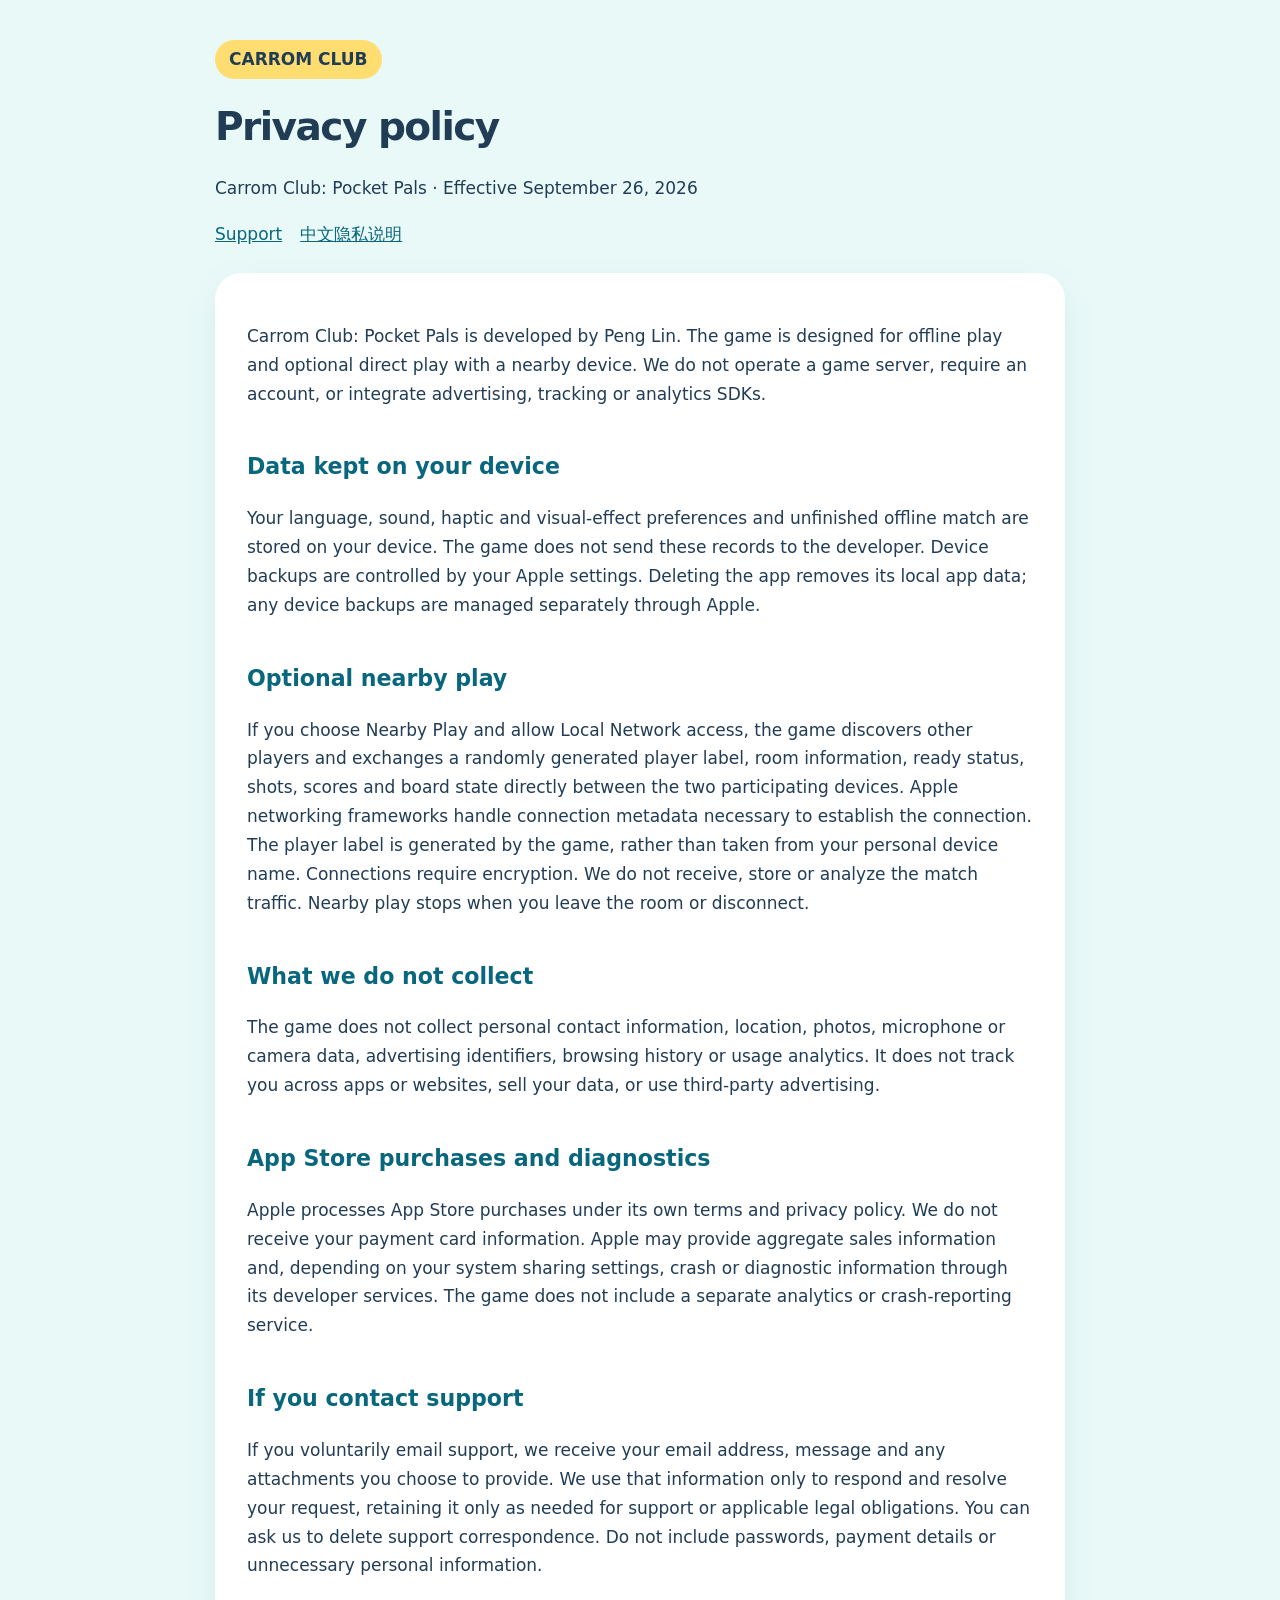
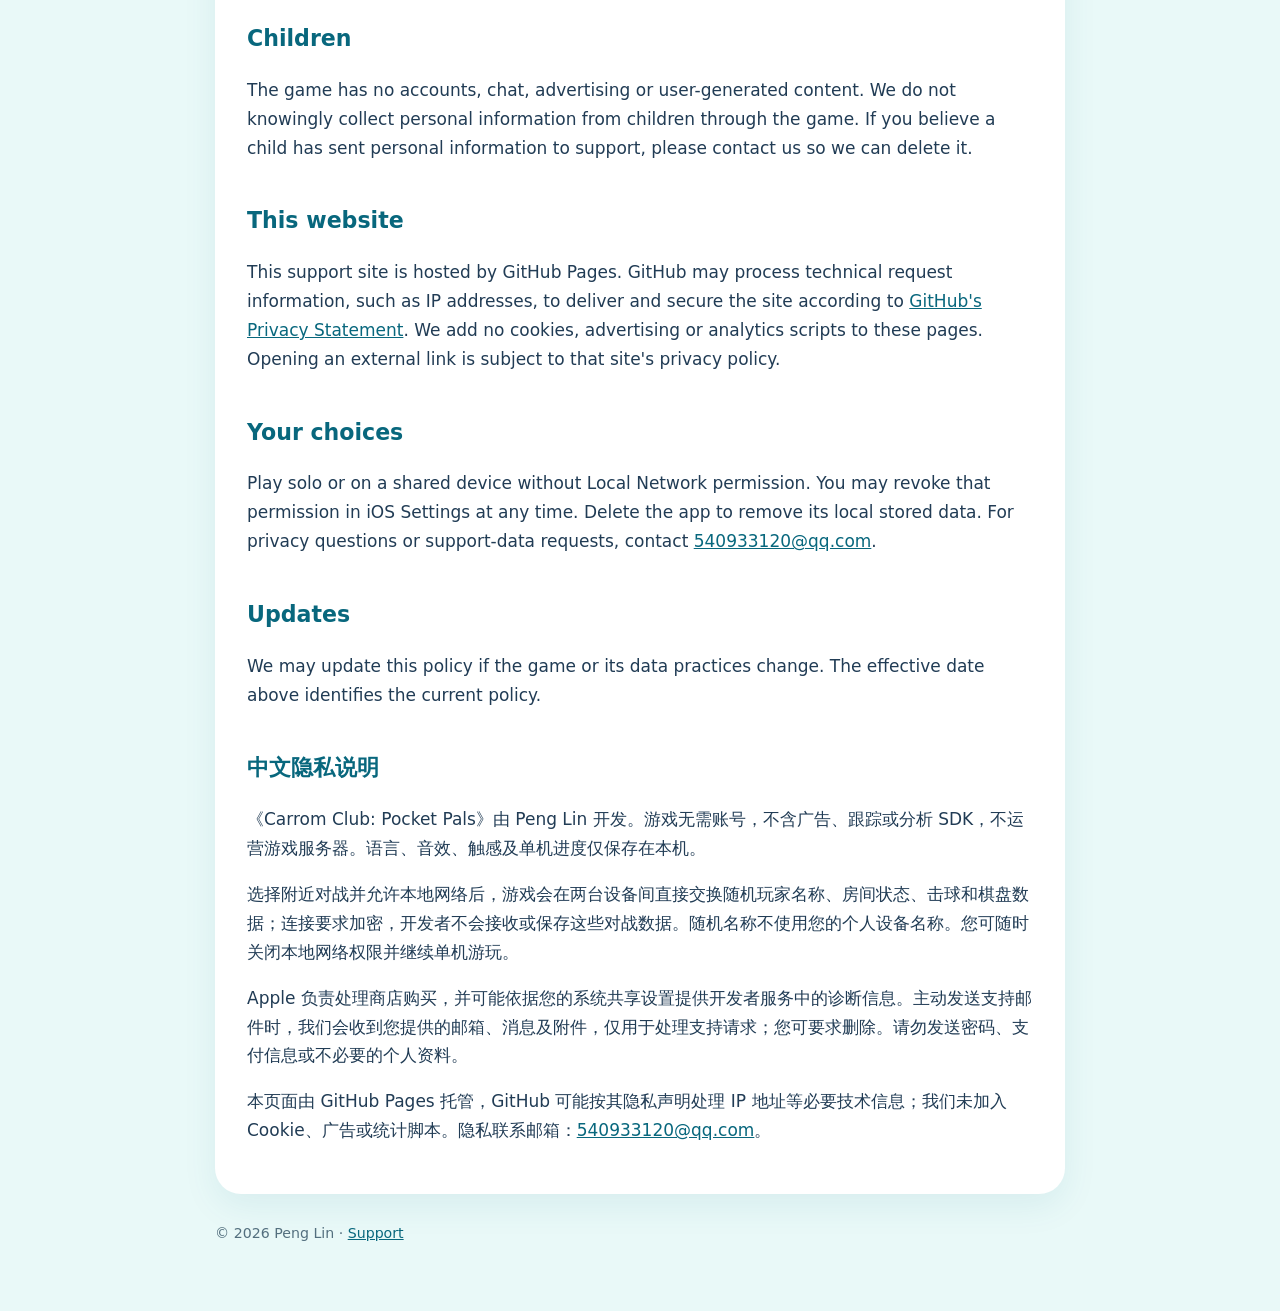
==== privacy.html @ e0d89e82 "Publish Carrom Club support and privacy policy" ====
<!doctype html><html lang="en"><meta charset="utf-8"><meta name="viewport" content="width=device-width,initial-scale=1"><title>Carrom Club: Pocket Pals — Privacy Policy</title><link rel="stylesheet" href="style.css"><header><span class="badge">CARROM CLUB</span><h1>Privacy policy</h1><p>Carrom Club: Pocket Pals · Effective September 26, 2026</p><nav><a href="index.html">Support</a><a href="#zh">中文隐私说明</a></nav></header><main><p>Carrom Club: Pocket Pals is developed by Peng Lin. The game is designed for offline play and optional direct play with a nearby device. We do not operate a game server, require an account, or integrate advertising, tracking or analytics SDKs.</p><h2>Data kept on your device</h2><p>Your language, sound, haptic and visual-effect preferences and unfinished offline match are stored on your device. The game does not send these records to the developer. Device backups are controlled by your Apple settings. Deleting the app removes its local app data; any device backups are managed separately through Apple.</p><h2>Optional nearby play</h2><p>If you choose Nearby Play and allow Local Network access, the game discovers other players and exchanges a randomly generated player label, room information, ready status, shots, scores and board state directly between the two participating devices. Apple networking frameworks handle connection metadata necessary to establish the connection. The player label is generated by the game, rather than taken from your personal device name. Connections require encryption. We do not receive, store or analyze the match traffic. Nearby play stops when you leave the room or disconnect.</p><h2>What we do not collect</h2><p>The game does not collect personal contact information, location, photos, microphone or camera data, advertising identifiers, browsing history or usage analytics. It does not track you across apps or websites, sell your data, or use third-party advertising.</p><h2>App Store purchases and diagnostics</h2><p>Apple processes App Store purchases under its own terms and privacy policy. We do not receive your payment card information. Apple may provide aggregate sales information and, depending on your system sharing settings, crash or diagnostic information through its developer services. The game does not include a separate analytics or crash-reporting service.</p><h2>If you contact support</h2><p>If you voluntarily email support, we receive your email address, message and any attachments you choose to provide. We use that information only to respond and resolve your request, retaining it only as needed for support or applicable legal obligations. You can ask us to delete support correspondence. Do not include passwords, payment details or unnecessary personal information.</p><h2>Children</h2><p>The game has no accounts, chat, advertising or user-generated content. We do not knowingly collect personal information from children through the game. If you believe a child has sent personal information to support, please contact us so we can delete it.</p><h2>This website</h2><p>This support site is hosted by GitHub Pages. GitHub may process technical request information, such as IP addresses, to deliver and secure the site according to <a href="https://docs.github.com/en/site-policy/privacy-policies/github-general-privacy-statement">GitHub's Privacy Statement</a>. We add no cookies, advertising or analytics scripts to these pages. Opening an external link is subject to that site's privacy policy.</p><h2>Your choices</h2><p>Play solo or on a shared device without Local Network permission. You may revoke that permission in iOS Settings at any time. Delete the app to remove its local stored data. For privacy questions or support-data requests, contact <a href="mailto:540933120@qq.com">540933120@qq.com</a>.</p><h2>Updates</h2><p>We may update this policy if the game or its data practices change. The effective date above identifies the current policy.</p><h2 id="zh">中文隐私说明</h2><p>《Carrom Club: Pocket Pals》由 Peng Lin 开发。游戏无需账号，不含广告、跟踪或分析 SDK，不运营游戏服务器。语言、音效、触感及单机进度仅保存在本机。</p><p>选择附近对战并允许本地网络后，游戏会在两台设备间直接交换随机玩家名称、房间状态、击球和棋盘数据；连接要求加密，开发者不会接收或保存这些对战数据。随机名称不使用您的个人设备名称。您可随时关闭本地网络权限并继续单机游玩。</p><p>Apple 负责处理商店购买，并可能依据您的系统共享设置提供开发者服务中的诊断信息。主动发送支持邮件时，我们会收到您提供的邮箱、消息及附件，仅用于处理支持请求；您可要求删除。请勿发送密码、支付信息或不必要的个人资料。</p><p>本页面由 GitHub Pages 托管，GitHub 可能按其隐私声明处理 IP 地址等必要技术信息；我们未加入 Cookie、广告或统计脚本。隐私联系邮箱：<a href="mailto:540933120@qq.com">540933120@qq.com</a>。</p></main><footer><small>© 2026 Peng Lin · <a href="index.html">Support</a></small></footer></html>
---- style.css ----
:root{font:17px/1.7 system-ui,sans-serif;color:#213c55;background:#e9f9f8}body{max-width:850px;margin:0 auto;padding:40px 22px}header,main,footer{margin-bottom:24px}main{background:white;border-radius:26px;padding:32px;box-shadow:0 12px 35px #08677d14}h1{font-size:2.3rem;line-height:1.1;letter-spacing:-.04em}h2{font-size:1.3rem;margin-top:1.8em;color:#08677d}a{color:#08677d}nav a{margin-right:18px}small{color:#536f7e}.badge{display:inline-block;background:#ffdd70;padding:5px 14px;border-radius:20px;font-weight:700}li{margin-bottom:.5em}@media(max-width:500px){body{padding:24px 16px}main{padding:22px}h1{font-size:2rem}}
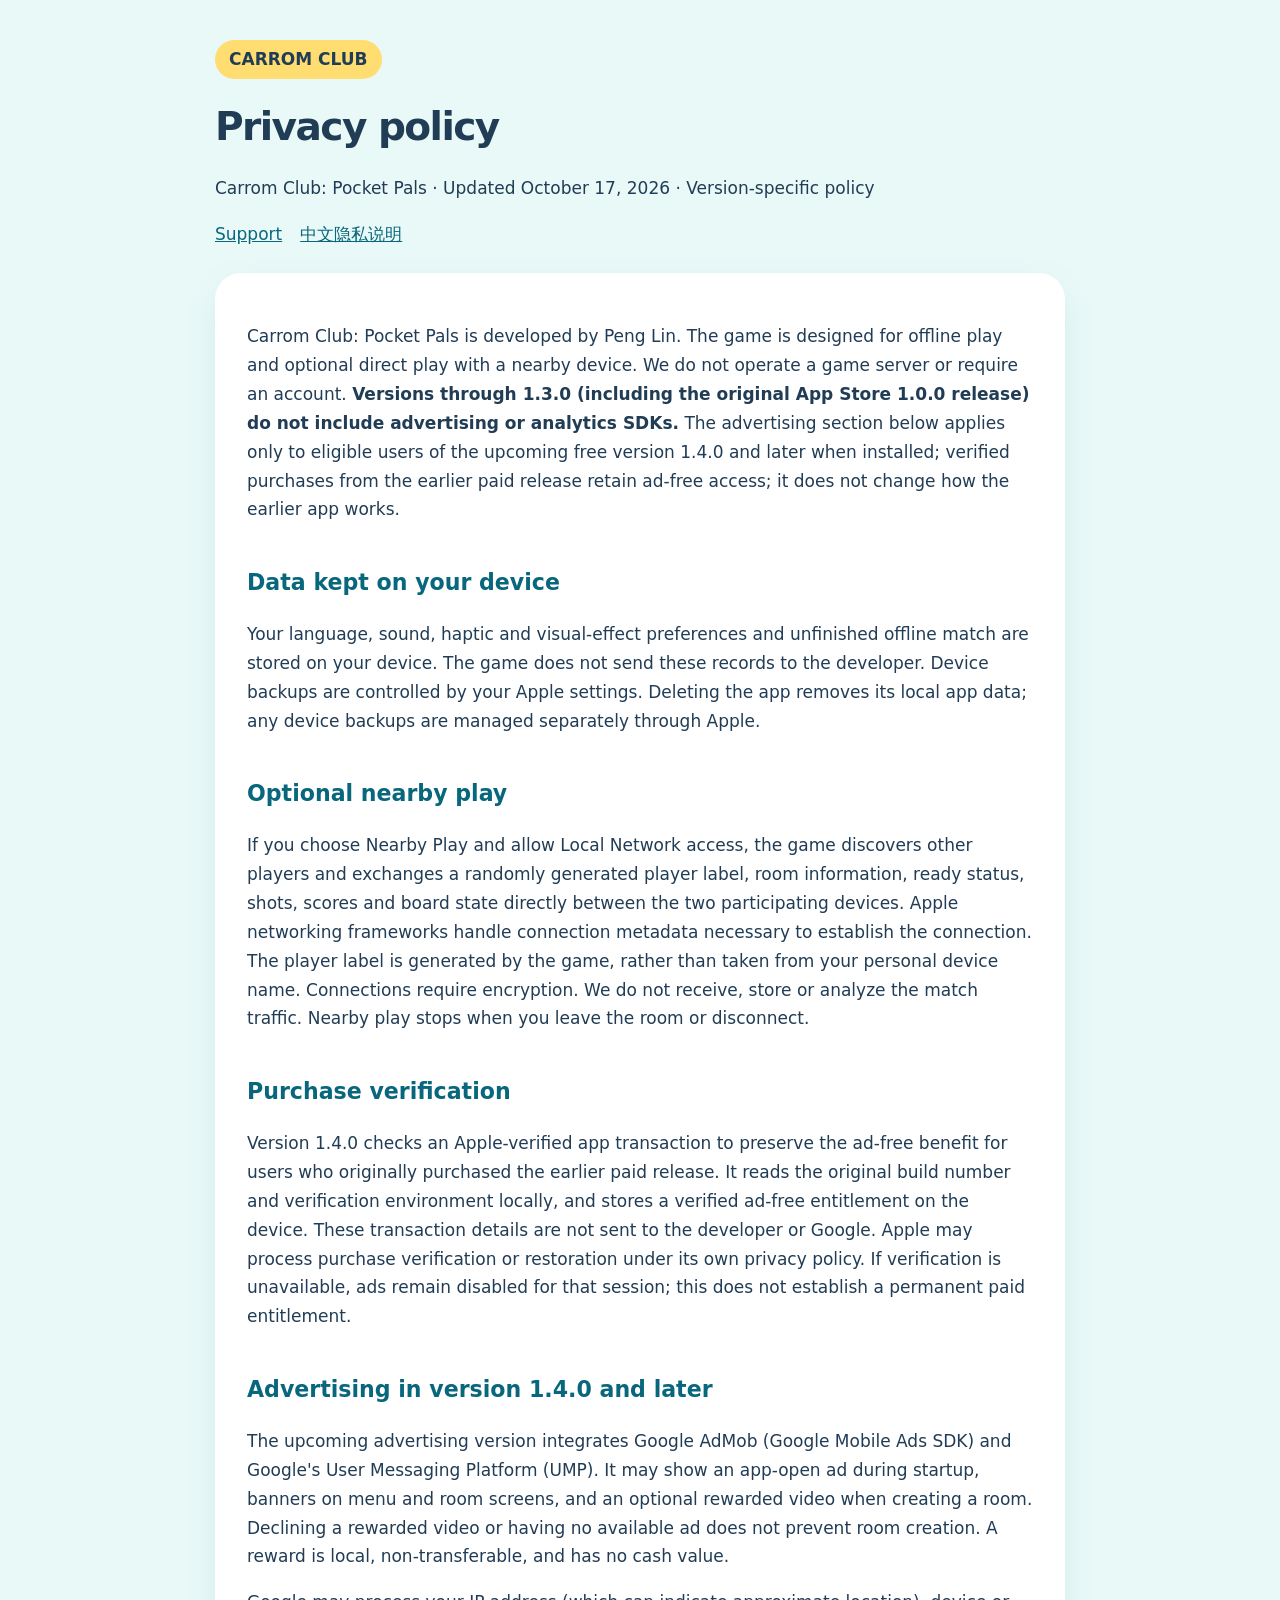
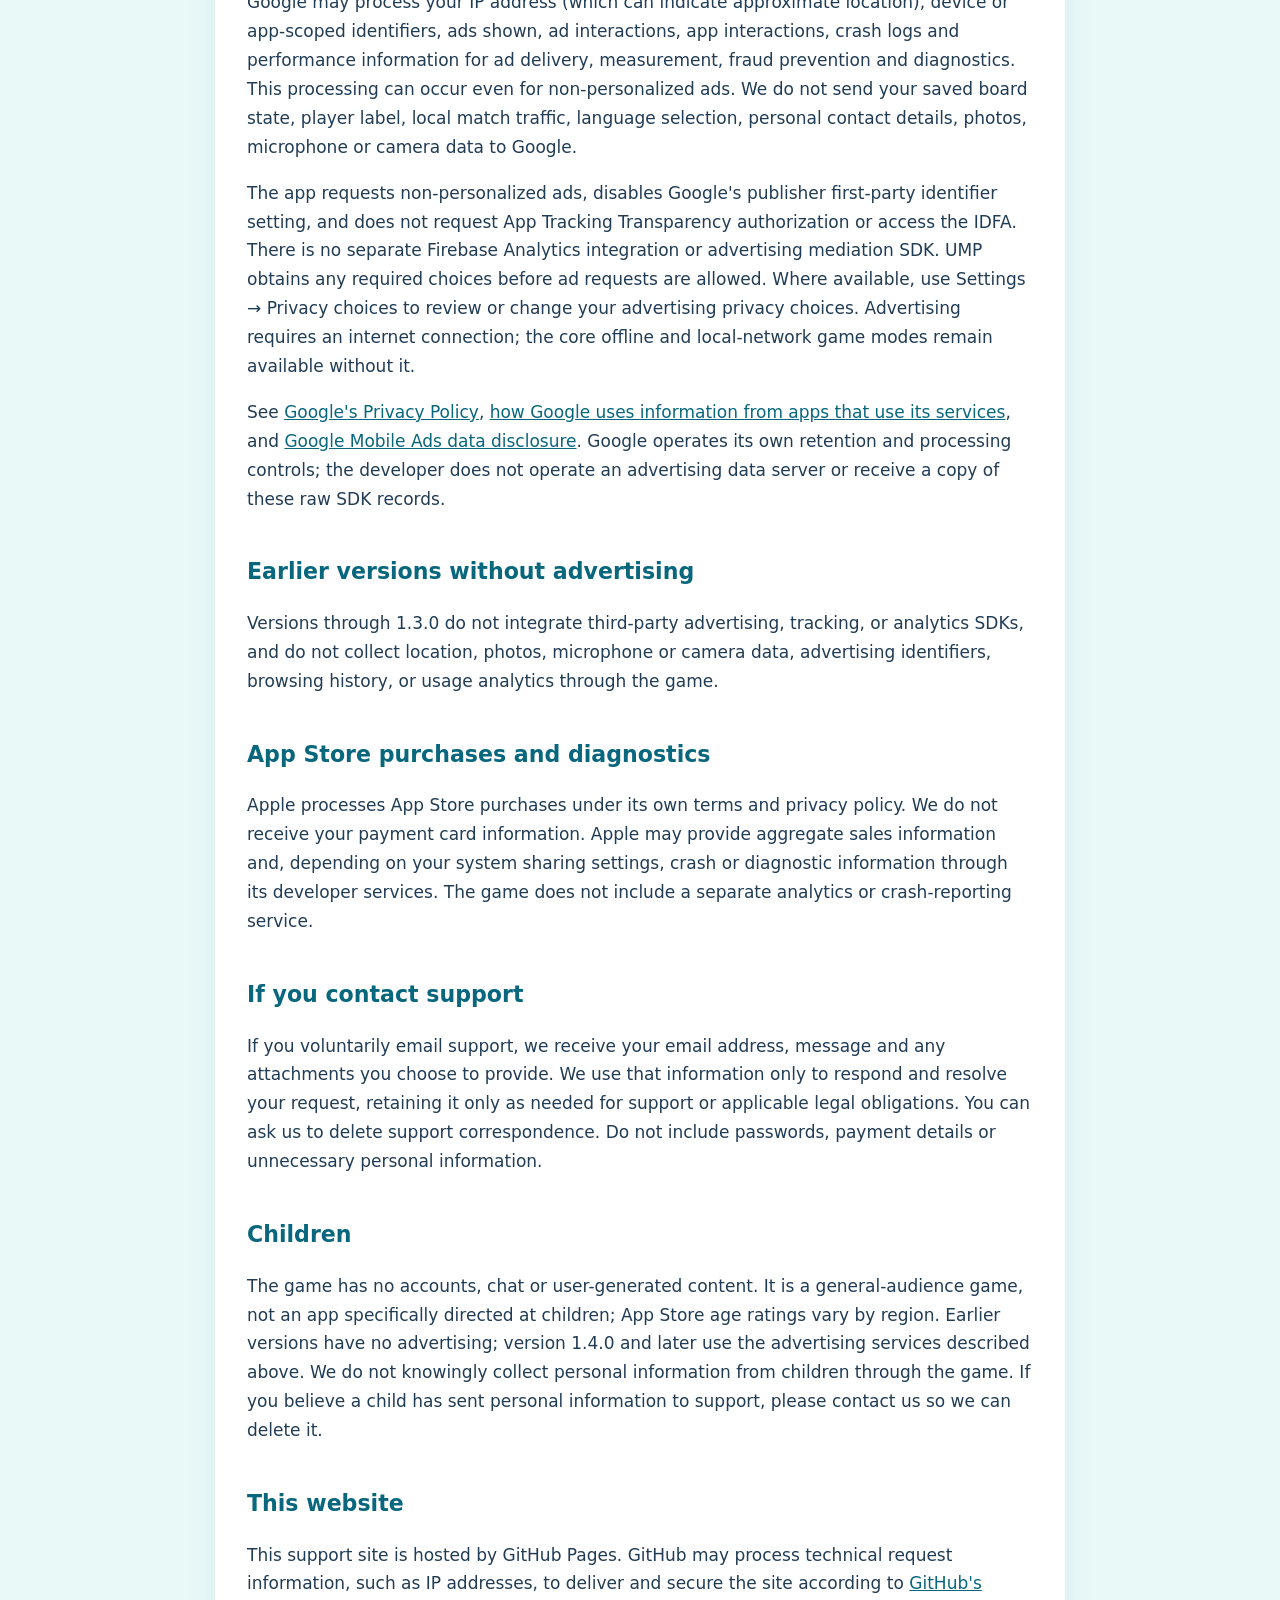
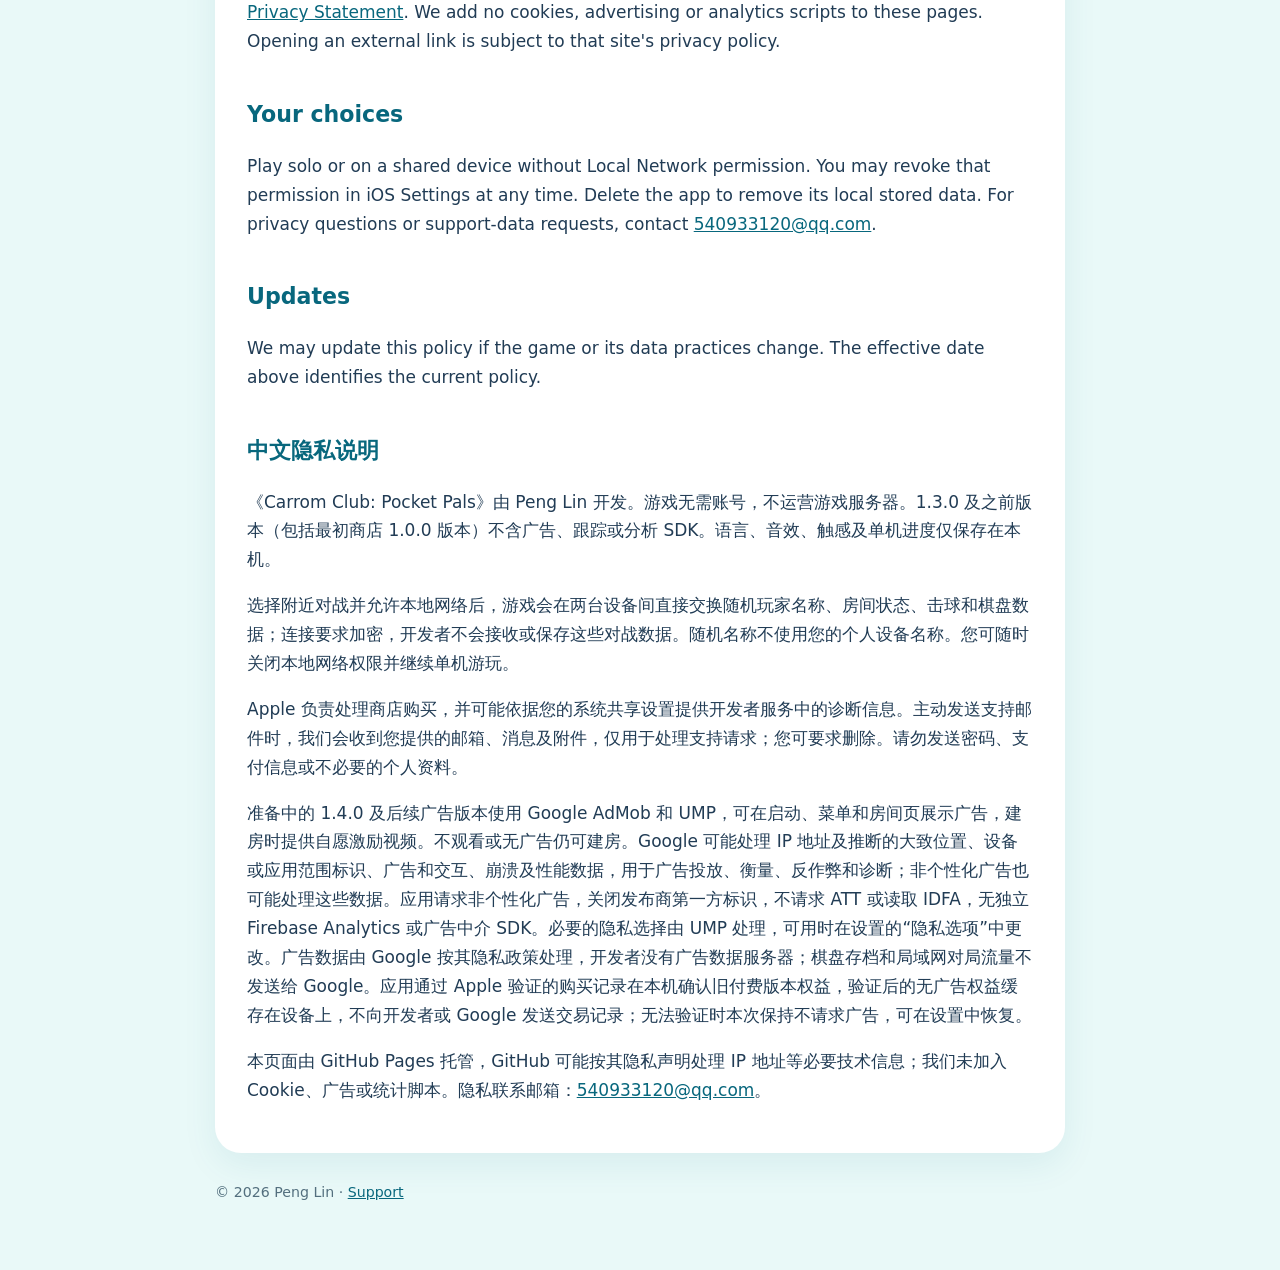
==== commit cab7528f: "Document upcoming free advertising version and legacy ad-free access" ====
--- a/privacy.html
+++ b/privacy.html
@@ -1 +1 @@
-<!doctype html><html lang="en"><meta charset="utf-8"><meta name="viewport" content="width=device-width,initial-scale=1"><title>Carrom Club: Pocket Pals — Privacy Policy</title><link rel="stylesheet" href="style.css"><header><span class="badge">CARROM CLUB</span><h1>Privacy policy</h1><p>Carrom Club: Pocket Pals · Effective September 26, 2026</p><nav><a href="index.html">Support</a><a href="#zh">中文隐私说明</a></nav></header><main><p>Carrom Club: Pocket Pals is developed by Peng Lin. The game is designed for offline play and optional direct play with a nearby device. We do not operate a game server, require an account, or integrate advertising, tracking or analytics SDKs.</p><h2>Data kept on your device</h2><p>Your language, sound, haptic and visual-effect preferences and unfinished offline match are stored on your device. The game does not send these records to the developer. Device backups are controlled by your Apple settings. Deleting the app removes its local app data; any device backups are managed separately through Apple.</p><h2>Optional nearby play</h2><p>If you choose Nearby Play and allow Local Network access, the game discovers other players and exchanges a randomly generated player label, room information, ready status, shots, scores and board state directly between the two participating devices. Apple networking frameworks handle connection metadata necessary to establish the connection. The player label is generated by the game, rather than taken from your personal device name. Connections require encryption. We do not receive, store or analyze the match traffic. Nearby play stops when you leave the room or disconnect.</p><h2>What we do not collect</h2><p>The game does not collect personal contact information, location, photos, microphone or camera data, advertising identifiers, browsing history or usage analytics. It does not track you across apps or websites, sell your data, or use third-party advertising.</p><h2>App Store purchases and diagnostics</h2><p>Apple processes App Store purchases under its own terms and privacy policy. We do not receive your payment card information. Apple may provide aggregate sales information and, depending on your system sharing settings, crash or diagnostic information through its developer services. The game does not include a separate analytics or crash-reporting service.</p><h2>If you contact support</h2><p>If you voluntarily email support, we receive your email address, message and any attachments you choose to provide. We use that information only to respond and resolve your request, retaining it only as needed for support or applicable legal obligations. You can ask us to delete support correspondence. Do not include passwords, payment details or unnecessary personal information.</p><h2>Children</h2><p>The game has no accounts, chat, advertising or user-generated content. We do not knowingly collect personal information from children through the game. If you believe a child has sent personal information to support, please contact us so we can delete it.</p><h2>This website</h2><p>This support site is hosted by GitHub Pages. GitHub may process technical request information, such as IP addresses, to deliver and secure the site according to <a href="https://docs.github.com/en/site-policy/privacy-policies/github-general-privacy-statement">GitHub's Privacy Statement</a>. We add no cookies, advertising or analytics scripts to these pages. Opening an external link is subject to that site's privacy policy.</p><h2>Your choices</h2><p>Play solo or on a shared device without Local Network permission. You may revoke that permission in iOS Settings at any time. Delete the app to remove its local stored data. For privacy questions or support-data requests, contact <a href="mailto:540933120@qq.com">540933120@qq.com</a>.</p><h2>Updates</h2><p>We may update this policy if the game or its data practices change. The effective date above identifies the current policy.</p><h2 id="zh">中文隐私说明</h2><p>《Carrom Club: Pocket Pals》由 Peng Lin 开发。游戏无需账号，不含广告、跟踪或分析 SDK，不运营游戏服务器。语言、音效、触感及单机进度仅保存在本机。</p><p>选择附近对战并允许本地网络后，游戏会在两台设备间直接交换随机玩家名称、房间状态、击球和棋盘数据；连接要求加密，开发者不会接收或保存这些对战数据。随机名称不使用您的个人设备名称。您可随时关闭本地网络权限并继续单机游玩。</p><p>Apple 负责处理商店购买，并可能依据您的系统共享设置提供开发者服务中的诊断信息。主动发送支持邮件时，我们会收到您提供的邮箱、消息及附件，仅用于处理支持请求；您可要求删除。请勿发送密码、支付信息或不必要的个人资料。</p><p>本页面由 GitHub Pages 托管，GitHub 可能按其隐私声明处理 IP 地址等必要技术信息；我们未加入 Cookie、广告或统计脚本。隐私联系邮箱：<a href="mailto:540933120@qq.com">540933120@qq.com</a>。</p></main><footer><small>© 2026 Peng Lin · <a href="index.html">Support</a></small></footer></html>
+<!doctype html><html lang="en"><meta charset="utf-8"><meta name="viewport" content="width=device-width,initial-scale=1"><title>Carrom Club: Pocket Pals — Privacy Policy</title><link rel="stylesheet" href="style.css"><header><span class="badge">CARROM CLUB</span><h1>Privacy policy</h1><p>Carrom Club: Pocket Pals · Updated October 17, 2026 · Version-specific policy</p><nav><a href="index.html">Support</a><a href="#zh">中文隐私说明</a></nav></header><main><p>Carrom Club: Pocket Pals is developed by Peng Lin. The game is designed for offline play and optional direct play with a nearby device. We do not operate a game server or require an account. <strong>Versions through 1.3.0 (including the original App Store 1.0.0 release) do not include advertising or analytics SDKs.</strong> The advertising section below applies only to eligible users of the upcoming free version 1.4.0 and later when installed; verified purchases from the earlier paid release retain ad-free access; it does not change how the earlier app works.</p><h2>Data kept on your device</h2><p>Your language, sound, haptic and visual-effect preferences and unfinished offline match are stored on your device. The game does not send these records to the developer. Device backups are controlled by your Apple settings. Deleting the app removes its local app data; any device backups are managed separately through Apple.</p><h2>Optional nearby play</h2><p>If you choose Nearby Play and allow Local Network access, the game discovers other players and exchanges a randomly generated player label, room information, ready status, shots, scores and board state directly between the two participating devices. Apple networking frameworks handle connection metadata necessary to establish the connection. The player label is generated by the game, rather than taken from your personal device name. Connections require encryption. We do not receive, store or analyze the match traffic. Nearby play stops when you leave the room or disconnect.</p><h2>Purchase verification</h2><p>Version 1.4.0 checks an Apple-verified app transaction to preserve the ad-free benefit for users who originally purchased the earlier paid release. It reads the original build number and verification environment locally, and stores a verified ad-free entitlement on the device. These transaction details are not sent to the developer or Google. Apple may process purchase verification or restoration under its own privacy policy. If verification is unavailable, ads remain disabled for that session; this does not establish a permanent paid entitlement.</p><h2>Advertising in version 1.4.0 and later</h2><p>The upcoming advertising version integrates Google AdMob (Google Mobile Ads SDK) and Google's User Messaging Platform (UMP). It may show an app-open ad during startup, banners on menu and room screens, and an optional rewarded video when creating a room. Declining a rewarded video or having no available ad does not prevent room creation. A reward is local, non-transferable, and has no cash value.</p><p>Google may process your IP address (which can indicate approximate location), device or app-scoped identifiers, ads shown, ad interactions, app interactions, crash logs and performance information for ad delivery, measurement, fraud prevention and diagnostics. This processing can occur even for non-personalized ads. We do not send your saved board state, player label, local match traffic, language selection, personal contact details, photos, microphone or camera data to Google.</p><p>The app requests non-personalized ads, disables Google's publisher first-party identifier setting, and does not request App Tracking Transparency authorization or access the IDFA. There is no separate Firebase Analytics integration or advertising mediation SDK. UMP obtains any required choices before ad requests are allowed. Where available, use Settings → Privacy choices to review or change your advertising privacy choices. Advertising requires an internet connection; the core offline and local-network game modes remain available without it.</p><p>See <a href="https://policies.google.com/privacy">Google's Privacy Policy</a>, <a href="https://policies.google.com/technologies/partner-sites">how Google uses information from apps that use its services</a>, and <a href="https://developers.google.com/admob/ios/privacy/data-disclosure">Google Mobile Ads data disclosure</a>. Google operates its own retention and processing controls; the developer does not operate an advertising data server or receive a copy of these raw SDK records.</p><h2>Earlier versions without advertising</h2><p>Versions through 1.3.0 do not integrate third-party advertising, tracking, or analytics SDKs, and do not collect location, photos, microphone or camera data, advertising identifiers, browsing history, or usage analytics through the game.</p><h2>App Store purchases and diagnostics</h2><p>Apple processes App Store purchases under its own terms and privacy policy. We do not receive your payment card information. Apple may provide aggregate sales information and, depending on your system sharing settings, crash or diagnostic information through its developer services. The game does not include a separate analytics or crash-reporting service.</p><h2>If you contact support</h2><p>If you voluntarily email support, we receive your email address, message and any attachments you choose to provide. We use that information only to respond and resolve your request, retaining it only as needed for support or applicable legal obligations. You can ask us to delete support correspondence. Do not include passwords, payment details or unnecessary personal information.</p><h2>Children</h2><p>The game has no accounts, chat or user-generated content. It is a general-audience game, not an app specifically directed at children; App Store age ratings vary by region. Earlier versions have no advertising; version 1.4.0 and later use the advertising services described above. We do not knowingly collect personal information from children through the game. If you believe a child has sent personal information to support, please contact us so we can delete it.</p><h2>This website</h2><p>This support site is hosted by GitHub Pages. GitHub may process technical request information, such as IP addresses, to deliver and secure the site according to <a href="https://docs.github.com/en/site-policy/privacy-policies/github-general-privacy-statement">GitHub's Privacy Statement</a>. We add no cookies, advertising or analytics scripts to these pages. Opening an external link is subject to that site's privacy policy.</p><h2>Your choices</h2><p>Play solo or on a shared device without Local Network permission. You may revoke that permission in iOS Settings at any time. Delete the app to remove its local stored data. For privacy questions or support-data requests, contact <a href="mailto:540933120@qq.com">540933120@qq.com</a>.</p><h2>Updates</h2><p>We may update this policy if the game or its data practices change. The effective date above identifies the current policy.</p><h2 id="zh">中文隐私说明</h2><p>《Carrom Club: Pocket Pals》由 Peng Lin 开发。游戏无需账号，不运营游戏服务器。1.3.0 及之前版本（包括最初商店 1.0.0 版本）不含广告、跟踪或分析 SDK。语言、音效、触感及单机进度仅保存在本机。</p><p>选择附近对战并允许本地网络后，游戏会在两台设备间直接交换随机玩家名称、房间状态、击球和棋盘数据；连接要求加密，开发者不会接收或保存这些对战数据。随机名称不使用您的个人设备名称。您可随时关闭本地网络权限并继续单机游玩。</p><p>Apple 负责处理商店购买，并可能依据您的系统共享设置提供开发者服务中的诊断信息。主动发送支持邮件时，我们会收到您提供的邮箱、消息及附件，仅用于处理支持请求；您可要求删除。请勿发送密码、支付信息或不必要的个人资料。</p><p>准备中的 1.4.0 及后续广告版本使用 Google AdMob 和 UMP，可在启动、菜单和房间页展示广告，建房时提供自愿激励视频。不观看或无广告仍可建房。Google 可能处理 IP 地址及推断的大致位置、设备或应用范围标识、广告和交互、崩溃及性能数据，用于广告投放、衡量、反作弊和诊断；非个性化广告也可能处理这些数据。应用请求非个性化广告，关闭发布商第一方标识，不请求 ATT 或读取 IDFA，无独立 Firebase Analytics 或广告中介 SDK。必要的隐私选择由 UMP 处理，可用时在设置的“隐私选项”中更改。广告数据由 Google 按其隐私政策处理，开发者没有广告数据服务器；棋盘存档和局域网对局流量不发送给 Google。应用通过 Apple 验证的购买记录在本机确认旧付费版本权益，验证后的无广告权益缓存在设备上，不向开发者或 Google 发送交易记录；无法验证时本次保持不请求广告，可在设置中恢复。</p><p>本页面由 GitHub Pages 托管，GitHub 可能按其隐私声明处理 IP 地址等必要技术信息；我们未加入 Cookie、广告或统计脚本。隐私联系邮箱：<a href="mailto:540933120@qq.com">540933120@qq.com</a>。</p></main><footer><small>© 2026 Peng Lin · <a href="index.html">Support</a></small></footer></html>
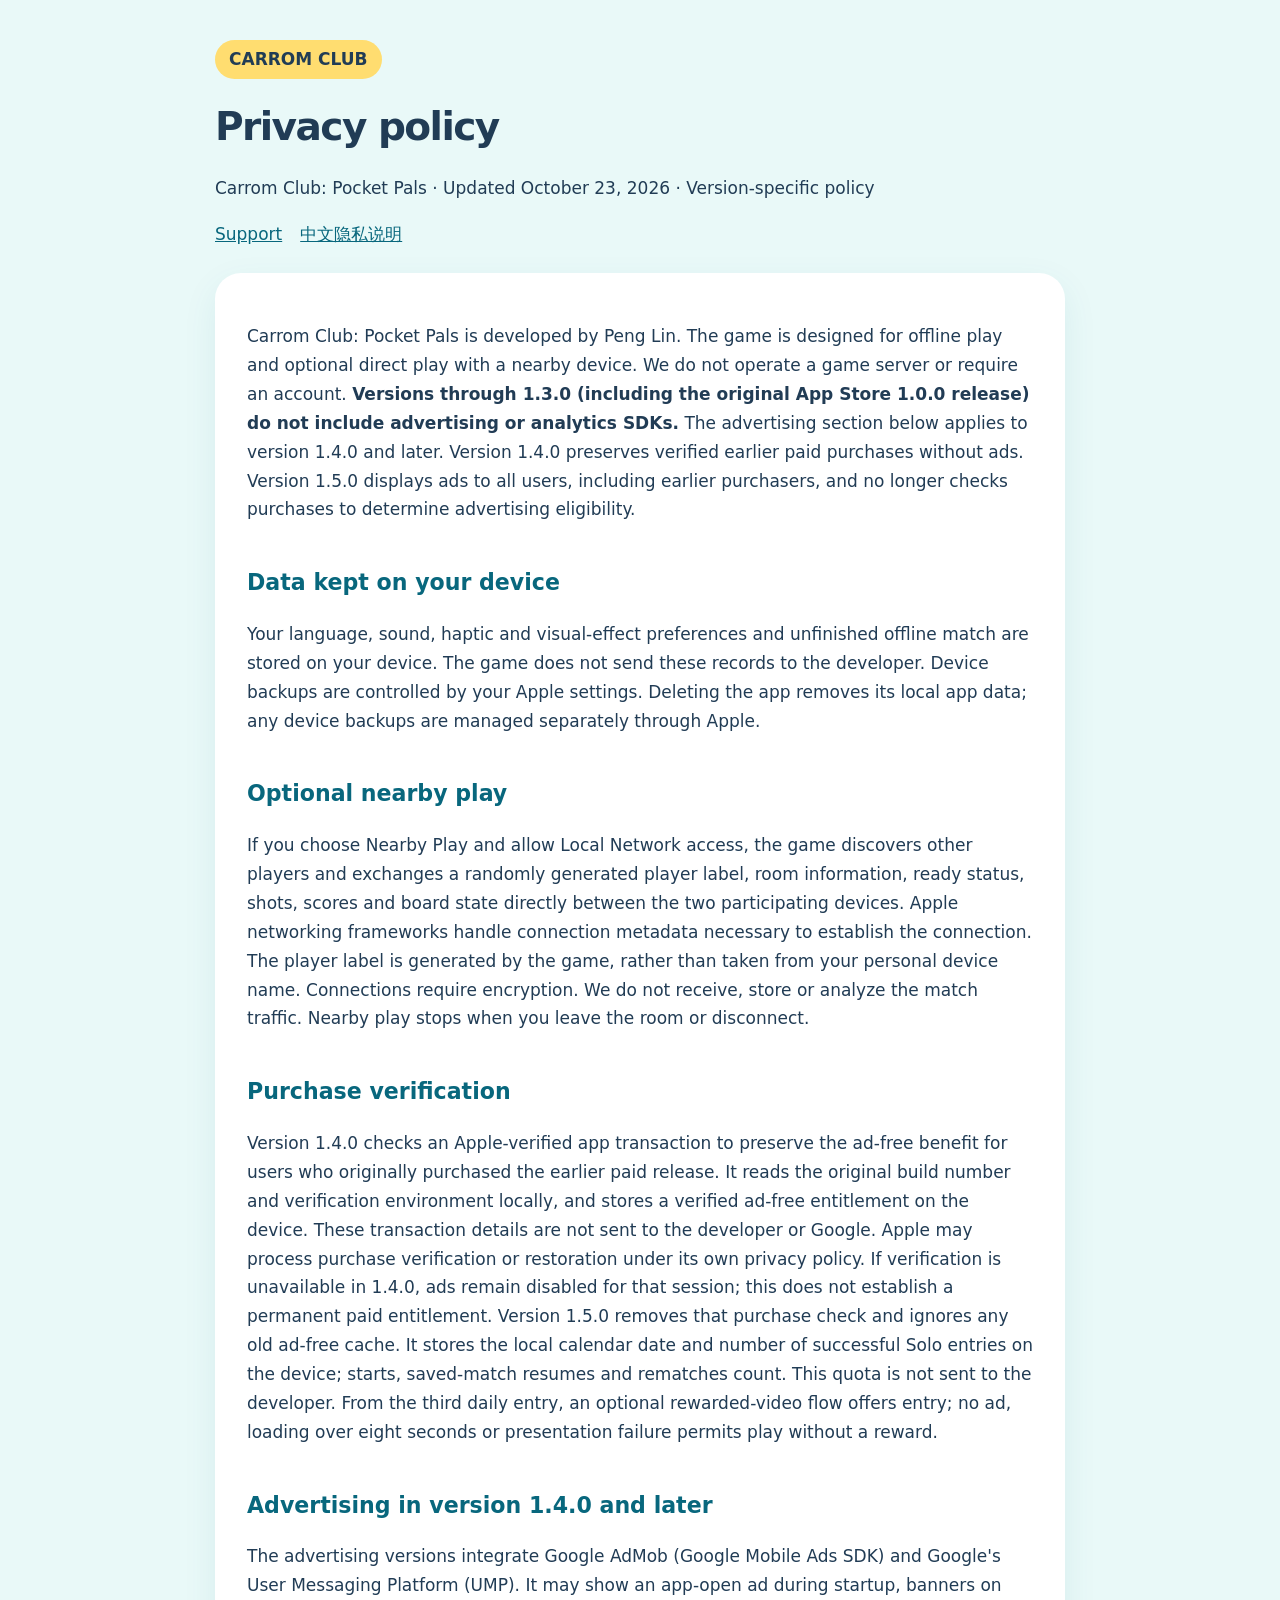
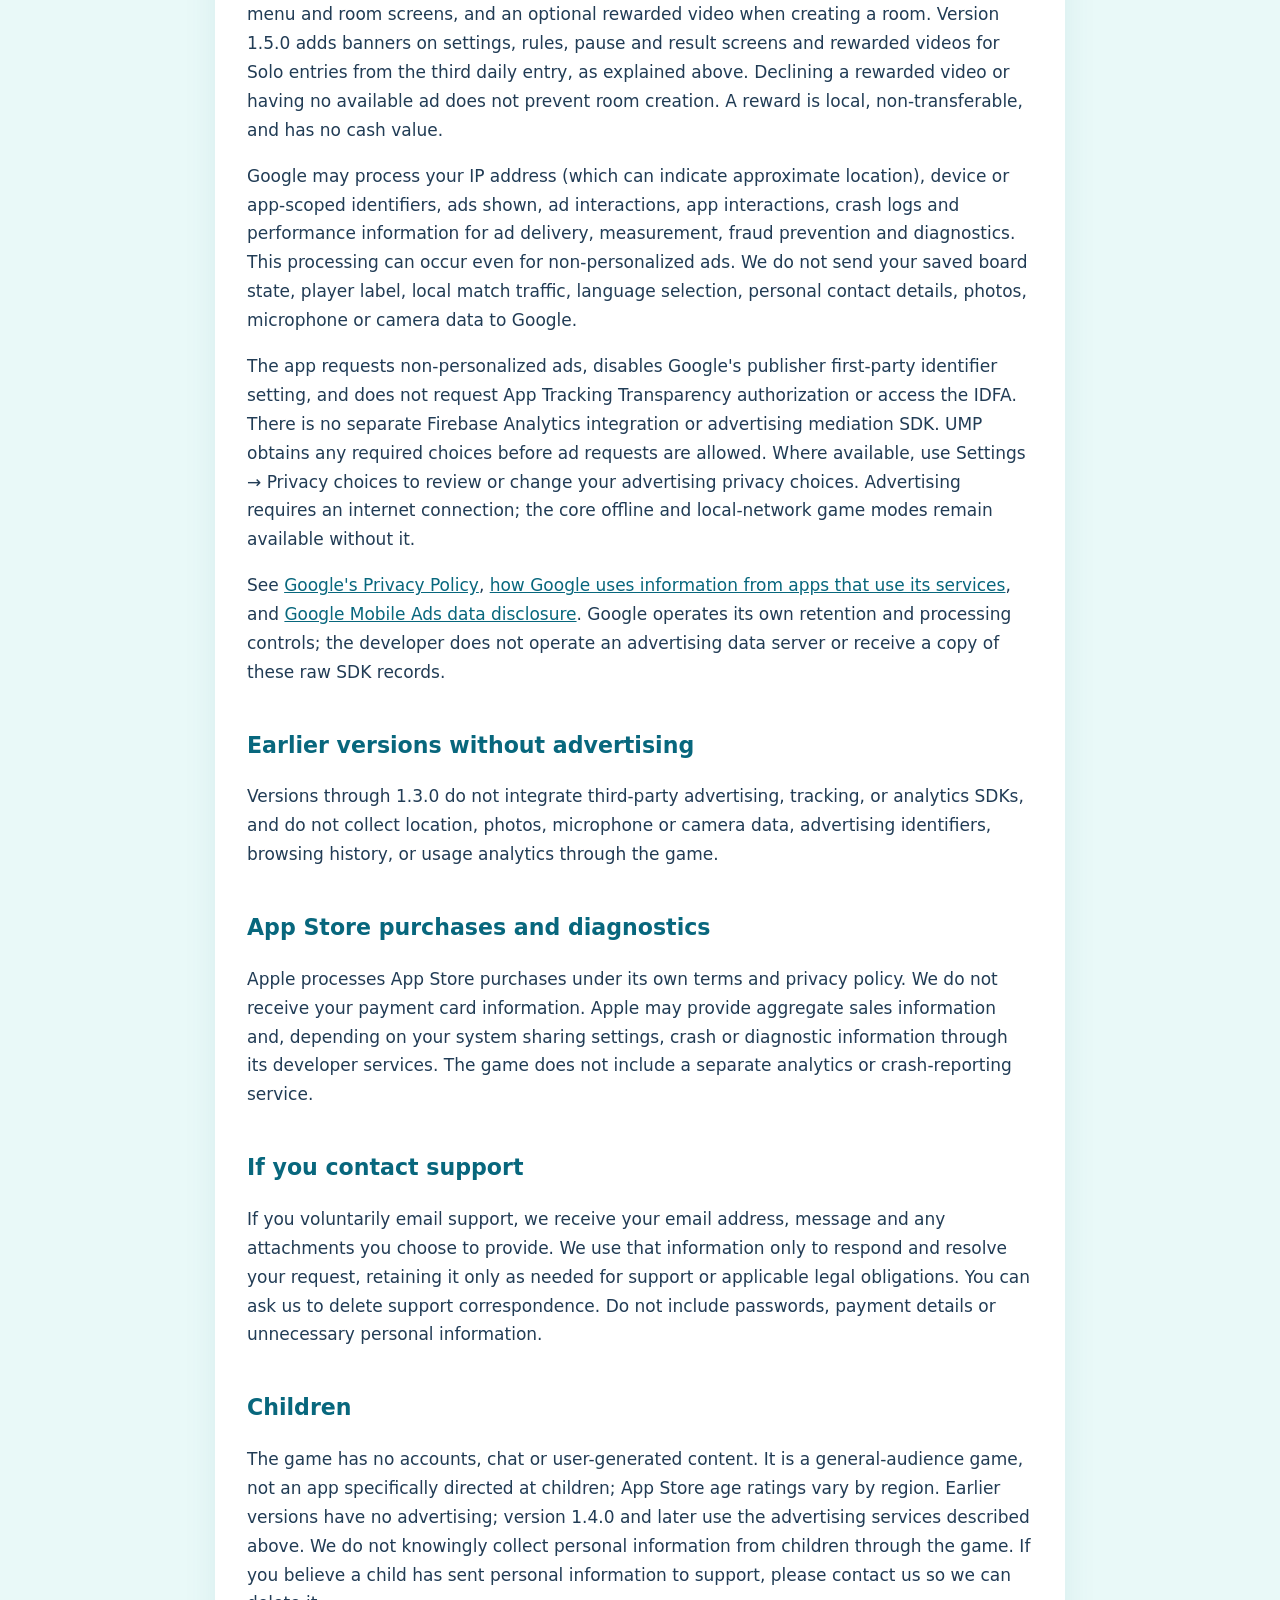
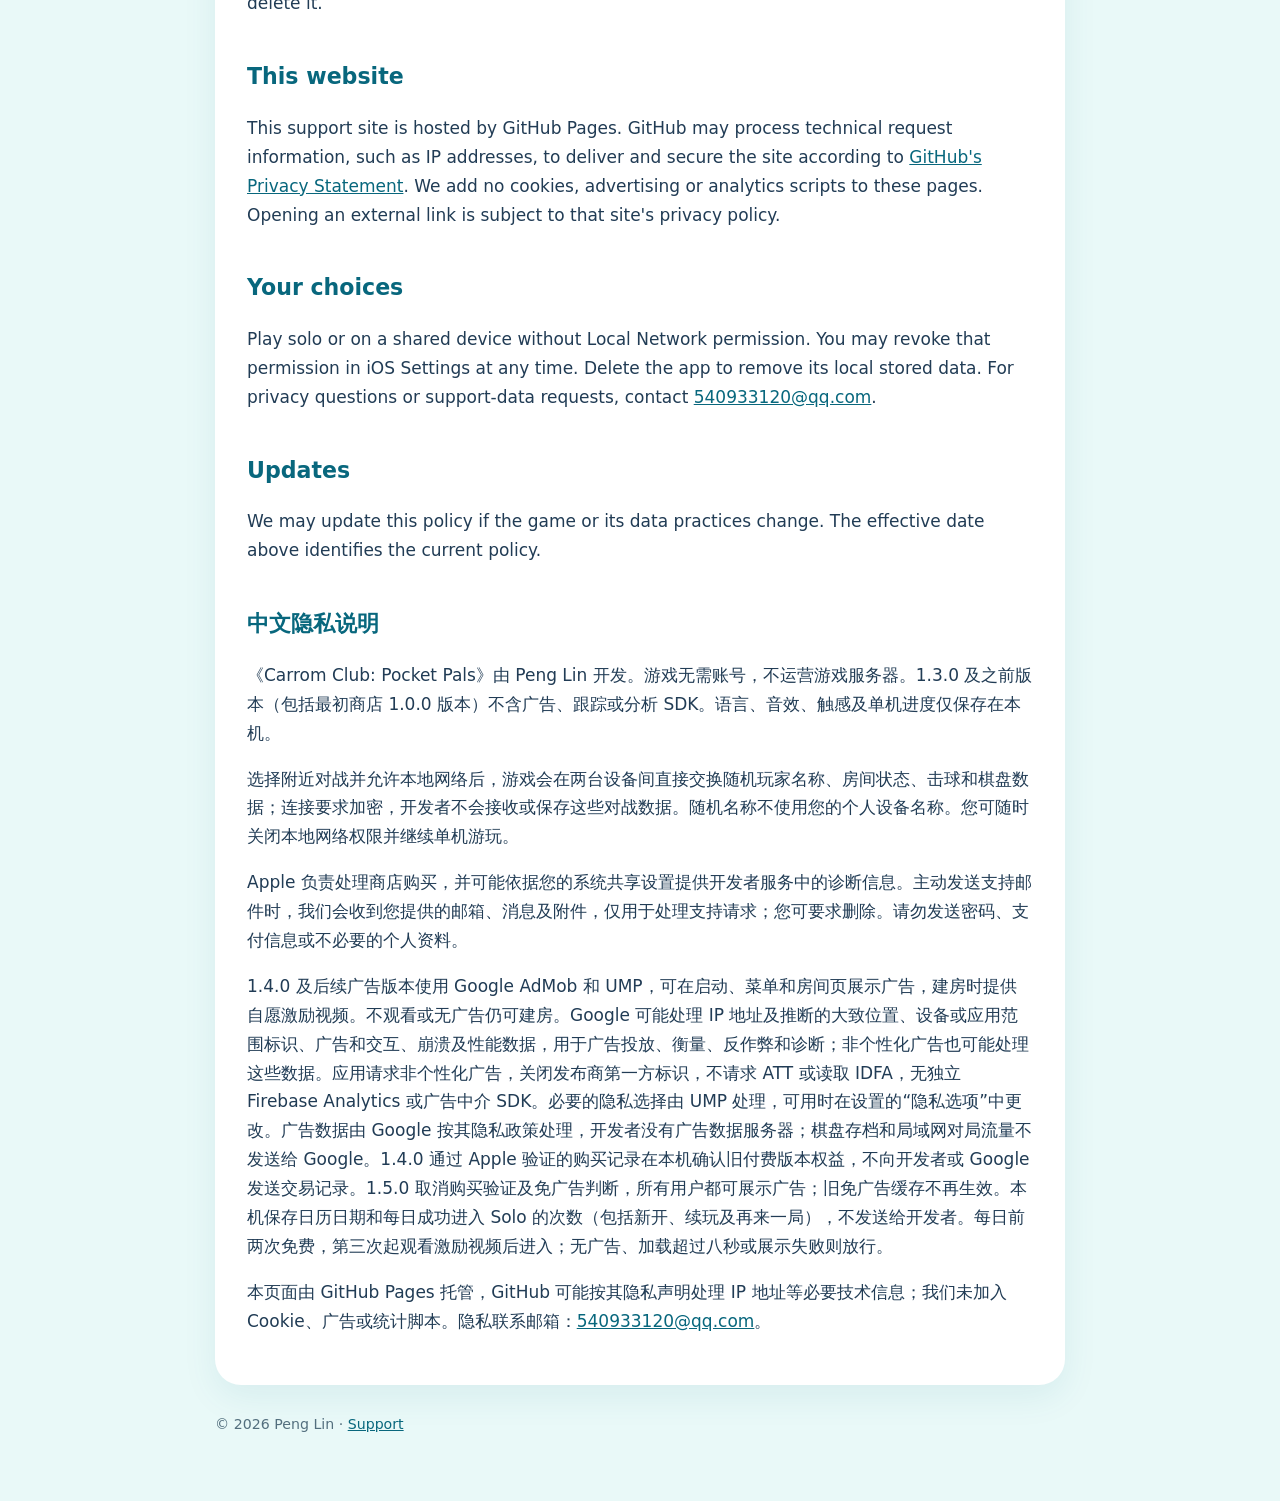
==== commit 2b0acb23: "docs: disclose 1.5.0 advertising and solo entry policy" ====
--- a/privacy.html
+++ b/privacy.html
@@ -1 +1 @@
-<!doctype html><html lang="en"><meta charset="utf-8"><meta name="viewport" content="width=device-width,initial-scale=1"><title>Carrom Club: Pocket Pals — Privacy Policy</title><link rel="stylesheet" href="style.css"><header><span class="badge">CARROM CLUB</span><h1>Privacy policy</h1><p>Carrom Club: Pocket Pals · Updated October 17, 2026 · Version-specific policy</p><nav><a href="index.html">Support</a><a href="#zh">中文隐私说明</a></nav></header><main><p>Carrom Club: Pocket Pals is developed by Peng Lin. The game is designed for offline play and optional direct play with a nearby device. We do not operate a game server or require an account. <strong>Versions through 1.3.0 (including the original App Store 1.0.0 release) do not include advertising or analytics SDKs.</strong> The advertising section below applies only to eligible users of the upcoming free version 1.4.0 and later when installed; verified purchases from the earlier paid release retain ad-free access; it does not change how the earlier app works.</p><h2>Data kept on your device</h2><p>Your language, sound, haptic and visual-effect preferences and unfinished offline match are stored on your device. The game does not send these records to the developer. Device backups are controlled by your Apple settings. Deleting the app removes its local app data; any device backups are managed separately through Apple.</p><h2>Optional nearby play</h2><p>If you choose Nearby Play and allow Local Network access, the game discovers other players and exchanges a randomly generated player label, room information, ready status, shots, scores and board state directly between the two participating devices. Apple networking frameworks handle connection metadata necessary to establish the connection. The player label is generated by the game, rather than taken from your personal device name. Connections require encryption. We do not receive, store or analyze the match traffic. Nearby play stops when you leave the room or disconnect.</p><h2>Purchase verification</h2><p>Version 1.4.0 checks an Apple-verified app transaction to preserve the ad-free benefit for users who originally purchased the earlier paid release. It reads the original build number and verification environment locally, and stores a verified ad-free entitlement on the device. These transaction details are not sent to the developer or Google. Apple may process purchase verification or restoration under its own privacy policy. If verification is unavailable, ads remain disabled for that session; this does not establish a permanent paid entitlement.</p><h2>Advertising in version 1.4.0 and later</h2><p>The upcoming advertising version integrates Google AdMob (Google Mobile Ads SDK) and Google's User Messaging Platform (UMP). It may show an app-open ad during startup, banners on menu and room screens, and an optional rewarded video when creating a room. Declining a rewarded video or having no available ad does not prevent room creation. A reward is local, non-transferable, and has no cash value.</p><p>Google may process your IP address (which can indicate approximate location), device or app-scoped identifiers, ads shown, ad interactions, app interactions, crash logs and performance information for ad delivery, measurement, fraud prevention and diagnostics. This processing can occur even for non-personalized ads. We do not send your saved board state, player label, local match traffic, language selection, personal contact details, photos, microphone or camera data to Google.</p><p>The app requests non-personalized ads, disables Google's publisher first-party identifier setting, and does not request App Tracking Transparency authorization or access the IDFA. There is no separate Firebase Analytics integration or advertising mediation SDK. UMP obtains any required choices before ad requests are allowed. Where available, use Settings → Privacy choices to review or change your advertising privacy choices. Advertising requires an internet connection; the core offline and local-network game modes remain available without it.</p><p>See <a href="https://policies.google.com/privacy">Google's Privacy Policy</a>, <a href="https://policies.google.com/technologies/partner-sites">how Google uses information from apps that use its services</a>, and <a href="https://developers.google.com/admob/ios/privacy/data-disclosure">Google Mobile Ads data disclosure</a>. Google operates its own retention and processing controls; the developer does not operate an advertising data server or receive a copy of these raw SDK records.</p><h2>Earlier versions without advertising</h2><p>Versions through 1.3.0 do not integrate third-party advertising, tracking, or analytics SDKs, and do not collect location, photos, microphone or camera data, advertising identifiers, browsing history, or usage analytics through the game.</p><h2>App Store purchases and diagnostics</h2><p>Apple processes App Store purchases under its own terms and privacy policy. We do not receive your payment card information. Apple may provide aggregate sales information and, depending on your system sharing settings, crash or diagnostic information through its developer services. The game does not include a separate analytics or crash-reporting service.</p><h2>If you contact support</h2><p>If you voluntarily email support, we receive your email address, message and any attachments you choose to provide. We use that information only to respond and resolve your request, retaining it only as needed for support or applicable legal obligations. You can ask us to delete support correspondence. Do not include passwords, payment details or unnecessary personal information.</p><h2>Children</h2><p>The game has no accounts, chat or user-generated content. It is a general-audience game, not an app specifically directed at children; App Store age ratings vary by region. Earlier versions have no advertising; version 1.4.0 and later use the advertising services described above. We do not knowingly collect personal information from children through the game. If you believe a child has sent personal information to support, please contact us so we can delete it.</p><h2>This website</h2><p>This support site is hosted by GitHub Pages. GitHub may process technical request information, such as IP addresses, to deliver and secure the site according to <a href="https://docs.github.com/en/site-policy/privacy-policies/github-general-privacy-statement">GitHub's Privacy Statement</a>. We add no cookies, advertising or analytics scripts to these pages. Opening an external link is subject to that site's privacy policy.</p><h2>Your choices</h2><p>Play solo or on a shared device without Local Network permission. You may revoke that permission in iOS Settings at any time. Delete the app to remove its local stored data. For privacy questions or support-data requests, contact <a href="mailto:540933120@qq.com">540933120@qq.com</a>.</p><h2>Updates</h2><p>We may update this policy if the game or its data practices change. The effective date above identifies the current policy.</p><h2 id="zh">中文隐私说明</h2><p>《Carrom Club: Pocket Pals》由 Peng Lin 开发。游戏无需账号，不运营游戏服务器。1.3.0 及之前版本（包括最初商店 1.0.0 版本）不含广告、跟踪或分析 SDK。语言、音效、触感及单机进度仅保存在本机。</p><p>选择附近对战并允许本地网络后，游戏会在两台设备间直接交换随机玩家名称、房间状态、击球和棋盘数据；连接要求加密，开发者不会接收或保存这些对战数据。随机名称不使用您的个人设备名称。您可随时关闭本地网络权限并继续单机游玩。</p><p>Apple 负责处理商店购买，并可能依据您的系统共享设置提供开发者服务中的诊断信息。主动发送支持邮件时，我们会收到您提供的邮箱、消息及附件，仅用于处理支持请求；您可要求删除。请勿发送密码、支付信息或不必要的个人资料。</p><p>准备中的 1.4.0 及后续广告版本使用 Google AdMob 和 UMP，可在启动、菜单和房间页展示广告，建房时提供自愿激励视频。不观看或无广告仍可建房。Google 可能处理 IP 地址及推断的大致位置、设备或应用范围标识、广告和交互、崩溃及性能数据，用于广告投放、衡量、反作弊和诊断；非个性化广告也可能处理这些数据。应用请求非个性化广告，关闭发布商第一方标识，不请求 ATT 或读取 IDFA，无独立 Firebase Analytics 或广告中介 SDK。必要的隐私选择由 UMP 处理，可用时在设置的“隐私选项”中更改。广告数据由 Google 按其隐私政策处理，开发者没有广告数据服务器；棋盘存档和局域网对局流量不发送给 Google。应用通过 Apple 验证的购买记录在本机确认旧付费版本权益，验证后的无广告权益缓存在设备上，不向开发者或 Google 发送交易记录；无法验证时本次保持不请求广告，可在设置中恢复。</p><p>本页面由 GitHub Pages 托管，GitHub 可能按其隐私声明处理 IP 地址等必要技术信息；我们未加入 Cookie、广告或统计脚本。隐私联系邮箱：<a href="mailto:540933120@qq.com">540933120@qq.com</a>。</p></main><footer><small>© 2026 Peng Lin · <a href="index.html">Support</a></small></footer></html>
+<!doctype html><html lang="en"><meta charset="utf-8"><meta name="viewport" content="width=device-width,initial-scale=1"><title>Carrom Club: Pocket Pals — Privacy Policy</title><link rel="stylesheet" href="style.css"><header><span class="badge">CARROM CLUB</span><h1>Privacy policy</h1><p>Carrom Club: Pocket Pals · Updated October 23, 2026 · Version-specific policy</p><nav><a href="index.html">Support</a><a href="#zh">中文隐私说明</a></nav></header><main><p>Carrom Club: Pocket Pals is developed by Peng Lin. The game is designed for offline play and optional direct play with a nearby device. We do not operate a game server or require an account. <strong>Versions through 1.3.0 (including the original App Store 1.0.0 release) do not include advertising or analytics SDKs.</strong> The advertising section below applies to version 1.4.0 and later. Version 1.4.0 preserves verified earlier paid purchases without ads. Version 1.5.0 displays ads to all users, including earlier purchasers, and no longer checks purchases to determine advertising eligibility.</p><h2>Data kept on your device</h2><p>Your language, sound, haptic and visual-effect preferences and unfinished offline match are stored on your device. The game does not send these records to the developer. Device backups are controlled by your Apple settings. Deleting the app removes its local app data; any device backups are managed separately through Apple.</p><h2>Optional nearby play</h2><p>If you choose Nearby Play and allow Local Network access, the game discovers other players and exchanges a randomly generated player label, room information, ready status, shots, scores and board state directly between the two participating devices. Apple networking frameworks handle connection metadata necessary to establish the connection. The player label is generated by the game, rather than taken from your personal device name. Connections require encryption. We do not receive, store or analyze the match traffic. Nearby play stops when you leave the room or disconnect.</p><h2>Purchase verification</h2><p>Version 1.4.0 checks an Apple-verified app transaction to preserve the ad-free benefit for users who originally purchased the earlier paid release. It reads the original build number and verification environment locally, and stores a verified ad-free entitlement on the device. These transaction details are not sent to the developer or Google. Apple may process purchase verification or restoration under its own privacy policy. If verification is unavailable in 1.4.0, ads remain disabled for that session; this does not establish a permanent paid entitlement. Version 1.5.0 removes that purchase check and ignores any old ad-free cache. It stores the local calendar date and number of successful Solo entries on the device; starts, saved-match resumes and rematches count. This quota is not sent to the developer. From the third daily entry, an optional rewarded-video flow offers entry; no ad, loading over eight seconds or presentation failure permits play without a reward.</p><h2>Advertising in version 1.4.0 and later</h2><p>The advertising versions integrate Google AdMob (Google Mobile Ads SDK) and Google's User Messaging Platform (UMP). It may show an app-open ad during startup, banners on menu and room screens, and an optional rewarded video when creating a room. Version 1.5.0 adds banners on settings, rules, pause and result screens and rewarded videos for Solo entries from the third daily entry, as explained above. Declining a rewarded video or having no available ad does not prevent room creation. A reward is local, non-transferable, and has no cash value.</p><p>Google may process your IP address (which can indicate approximate location), device or app-scoped identifiers, ads shown, ad interactions, app interactions, crash logs and performance information for ad delivery, measurement, fraud prevention and diagnostics. This processing can occur even for non-personalized ads. We do not send your saved board state, player label, local match traffic, language selection, personal contact details, photos, microphone or camera data to Google.</p><p>The app requests non-personalized ads, disables Google's publisher first-party identifier setting, and does not request App Tracking Transparency authorization or access the IDFA. There is no separate Firebase Analytics integration or advertising mediation SDK. UMP obtains any required choices before ad requests are allowed. Where available, use Settings → Privacy choices to review or change your advertising privacy choices. Advertising requires an internet connection; the core offline and local-network game modes remain available without it.</p><p>See <a href="https://policies.google.com/privacy">Google's Privacy Policy</a>, <a href="https://policies.google.com/technologies/partner-sites">how Google uses information from apps that use its services</a>, and <a href="https://developers.google.com/admob/ios/privacy/data-disclosure">Google Mobile Ads data disclosure</a>. Google operates its own retention and processing controls; the developer does not operate an advertising data server or receive a copy of these raw SDK records.</p><h2>Earlier versions without advertising</h2><p>Versions through 1.3.0 do not integrate third-party advertising, tracking, or analytics SDKs, and do not collect location, photos, microphone or camera data, advertising identifiers, browsing history, or usage analytics through the game.</p><h2>App Store purchases and diagnostics</h2><p>Apple processes App Store purchases under its own terms and privacy policy. We do not receive your payment card information. Apple may provide aggregate sales information and, depending on your system sharing settings, crash or diagnostic information through its developer services. The game does not include a separate analytics or crash-reporting service.</p><h2>If you contact support</h2><p>If you voluntarily email support, we receive your email address, message and any attachments you choose to provide. We use that information only to respond and resolve your request, retaining it only as needed for support or applicable legal obligations. You can ask us to delete support correspondence. Do not include passwords, payment details or unnecessary personal information.</p><h2>Children</h2><p>The game has no accounts, chat or user-generated content. It is a general-audience game, not an app specifically directed at children; App Store age ratings vary by region. Earlier versions have no advertising; version 1.4.0 and later use the advertising services described above. We do not knowingly collect personal information from children through the game. If you believe a child has sent personal information to support, please contact us so we can delete it.</p><h2>This website</h2><p>This support site is hosted by GitHub Pages. GitHub may process technical request information, such as IP addresses, to deliver and secure the site according to <a href="https://docs.github.com/en/site-policy/privacy-policies/github-general-privacy-statement">GitHub's Privacy Statement</a>. We add no cookies, advertising or analytics scripts to these pages. Opening an external link is subject to that site's privacy policy.</p><h2>Your choices</h2><p>Play solo or on a shared device without Local Network permission. You may revoke that permission in iOS Settings at any time. Delete the app to remove its local stored data. For privacy questions or support-data requests, contact <a href="mailto:540933120@qq.com">540933120@qq.com</a>.</p><h2>Updates</h2><p>We may update this policy if the game or its data practices change. The effective date above identifies the current policy.</p><h2 id="zh">中文隐私说明</h2><p>《Carrom Club: Pocket Pals》由 Peng Lin 开发。游戏无需账号，不运营游戏服务器。1.3.0 及之前版本（包括最初商店 1.0.0 版本）不含广告、跟踪或分析 SDK。语言、音效、触感及单机进度仅保存在本机。</p><p>选择附近对战并允许本地网络后，游戏会在两台设备间直接交换随机玩家名称、房间状态、击球和棋盘数据；连接要求加密，开发者不会接收或保存这些对战数据。随机名称不使用您的个人设备名称。您可随时关闭本地网络权限并继续单机游玩。</p><p>Apple 负责处理商店购买，并可能依据您的系统共享设置提供开发者服务中的诊断信息。主动发送支持邮件时，我们会收到您提供的邮箱、消息及附件，仅用于处理支持请求；您可要求删除。请勿发送密码、支付信息或不必要的个人资料。</p><p>1.4.0 及后续广告版本使用 Google AdMob 和 UMP，可在启动、菜单和房间页展示广告，建房时提供自愿激励视频。不观看或无广告仍可建房。Google 可能处理 IP 地址及推断的大致位置、设备或应用范围标识、广告和交互、崩溃及性能数据，用于广告投放、衡量、反作弊和诊断；非个性化广告也可能处理这些数据。应用请求非个性化广告，关闭发布商第一方标识，不请求 ATT 或读取 IDFA，无独立 Firebase Analytics 或广告中介 SDK。必要的隐私选择由 UMP 处理，可用时在设置的“隐私选项”中更改。广告数据由 Google 按其隐私政策处理，开发者没有广告数据服务器；棋盘存档和局域网对局流量不发送给 Google。1.4.0 通过 Apple 验证的购买记录在本机确认旧付费版本权益，不向开发者或 Google 发送交易记录。1.5.0 取消购买验证及免广告判断，所有用户都可展示广告；旧免广告缓存不再生效。本机保存日历日期和每日成功进入 Solo 的次数（包括新开、续玩及再来一局），不发送给开发者。每日前两次免费，第三次起观看激励视频后进入；无广告、加载超过八秒或展示失败则放行。</p><p>本页面由 GitHub Pages 托管，GitHub 可能按其隐私声明处理 IP 地址等必要技术信息；我们未加入 Cookie、广告或统计脚本。隐私联系邮箱：<a href="mailto:540933120@qq.com">540933120@qq.com</a>。</p></main><footer><small>© 2026 Peng Lin · <a href="index.html">Support</a></small></footer></html>
